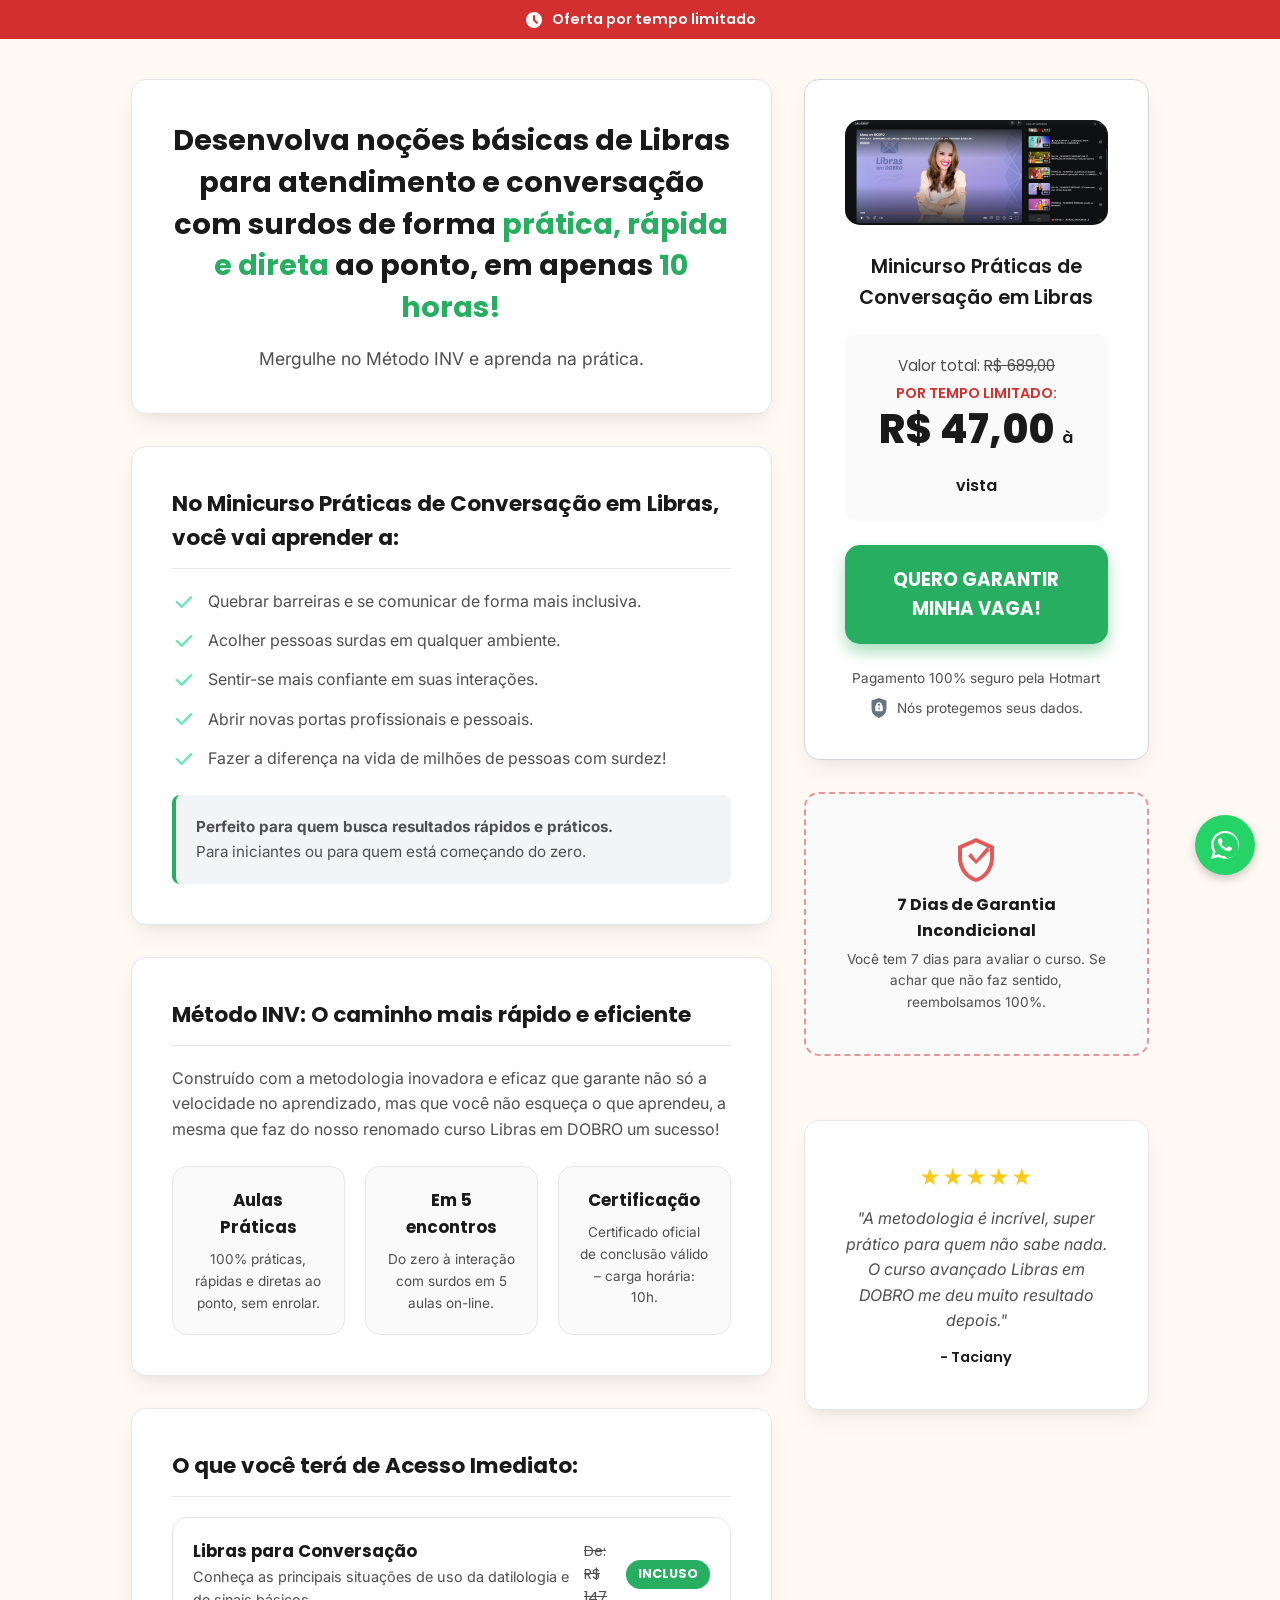
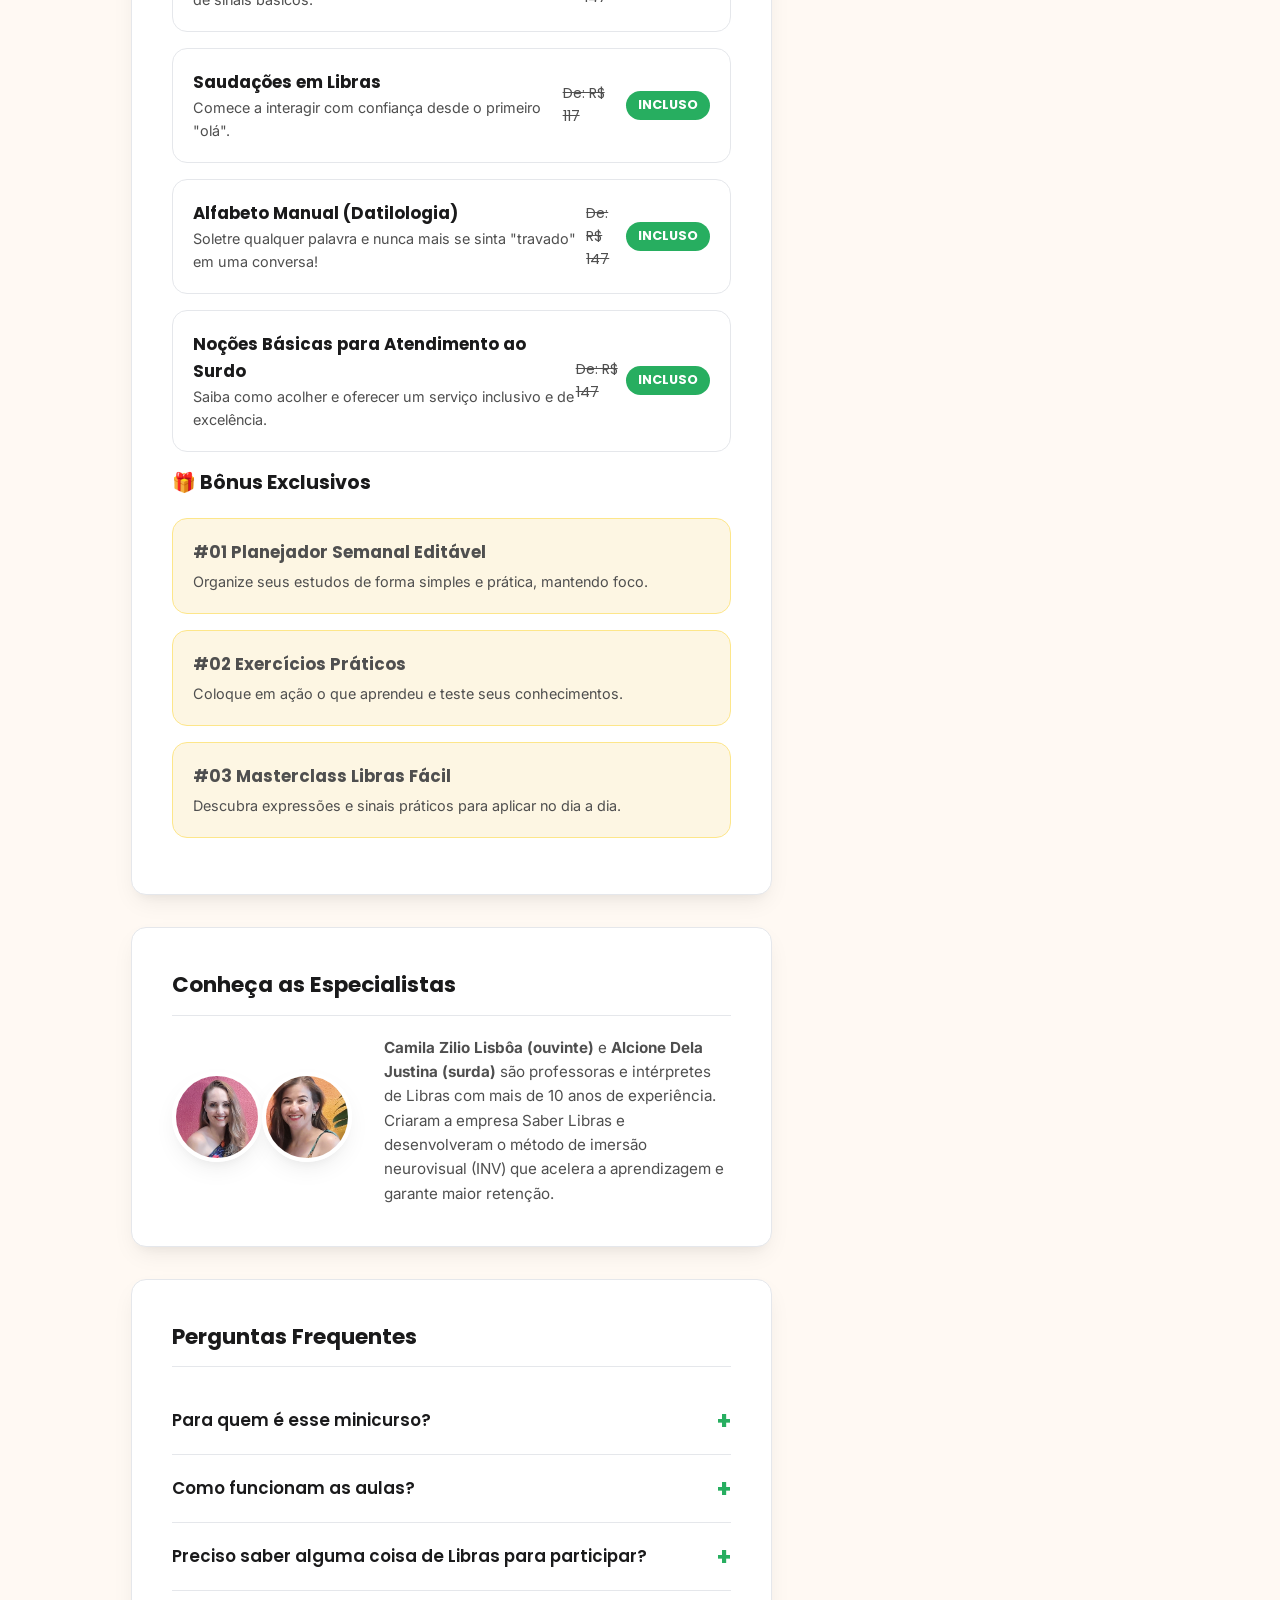
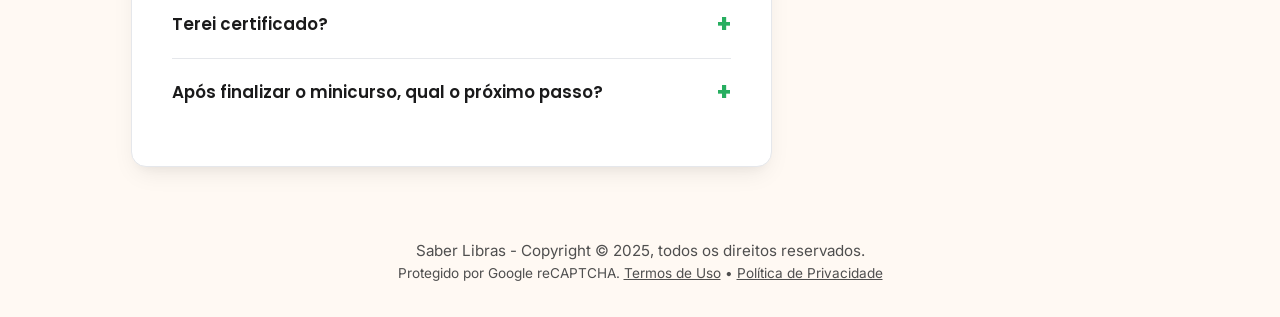
==== index.html @ 205b7471 "feat: redesign Landing Page Libras em Dobro com estilo Kiwify" ====
<!DOCTYPE html>
<html lang="pt-BR">
<head>
    <meta charset="UTF-8">
    <meta name="viewport" content="width=device-width, initial-scale=1.0">
    <title>Minicurso Práticas de Conversação em Libras – Libras em Dobro</title>
    <meta name="description" content="Desenvolva noções básicas de Libras para atendimento e conversação com surdos de forma prática, rápida e direta ao ponto, em apenas 10 horas!">
    
    <!-- Google Fonts: Poppins & Inter -->
    <link rel="preconnect" href="https://fonts.googleapis.com">
    <link rel="preconnect" href="https://fonts.gstatic.com" crossorigin>
    <link href="https://fonts.googleapis.com/css2?family=Inter:wght@400&family=Poppins:wght@400;600;700;800&display=swap" rel="stylesheet">
    
    <link rel="stylesheet" href="style.css">
</head>
<body>

    <!-- Top Urgency Bar (Kiwify Style) -->
    <div class="top-bar">
        <div class="top-bar-content">
            <svg class="icon" xmlns="http://www.w3.org/2000/svg" viewBox="0 0 20 20" fill="currentColor">
                <path fill-rule="evenodd" d="M10 18a8 8 0 100-16 8 8 0 000 16zm1-12a1 1 0 10-2 0v4a1 1 0 00.293.707l2.828 2.829a1 1 0 101.415-1.415L11 9.586V6z" clip-rule="evenodd"/>
            </svg>
            Oferta por tempo limitado
        </div>
    </div>

    <!-- Main Container Layout -->
    <div class="layout-container">
        
        <!-- Left Column: Content Presentation -->
        <main class="content-col">
            
            <!-- Hero Card -->
            <div class="card hero-card">
                <h1 class="hero-title">
                    Desenvolva noções básicas de Libras para atendimento e conversação com surdos de forma <span class="highlight-green">prática, rápida e direta</span> ao ponto, em apenas <span class="highlight-green">10 horas!</span>
                </h1>
                <p class="hero-subtitle">Mergulhe no Método INV e aprenda na prática.</p>
                <div class="mobile-cta-box hide-on-desktop">
                    <a href="#oferta" class="cta-button primary-btn">Quero aprender Libras mais rápido!</a>
                </div>
            </div>

            <!-- Benefits Card -->
            <div class="card benefits-card">
                <h2>No Minicurso Práticas de Conversação em Libras, você vai aprender a:</h2>
                <ul class="check-list">
                    <li><svg class="check-icon" viewBox="0 0 20 20" fill="currentColor"><path fill-rule="evenodd" d="M16.707 5.293a1 1 0 010 1.414l-8 8a1 1 0 01-1.414 0l-4-4a1 1 0 011.414-1.414L8 12.586l7.293-7.293a1 1 0 011.414 0z" clip-rule="evenodd"/></svg> Quebrar barreiras e se comunicar de forma mais inclusiva.</li>
                    <li><svg class="check-icon" viewBox="0 0 20 20" fill="currentColor"><path fill-rule="evenodd" d="M16.707 5.293a1 1 0 010 1.414l-8 8a1 1 0 01-1.414 0l-4-4a1 1 0 011.414-1.414L8 12.586l7.293-7.293a1 1 0 011.414 0z" clip-rule="evenodd"/></svg> Acolher pessoas surdas em qualquer ambiente.</li>
                    <li><svg class="check-icon" viewBox="0 0 20 20" fill="currentColor"><path fill-rule="evenodd" d="M16.707 5.293a1 1 0 010 1.414l-8 8a1 1 0 01-1.414 0l-4-4a1 1 0 011.414-1.414L8 12.586l7.293-7.293a1 1 0 011.414 0z" clip-rule="evenodd"/></svg> Sentir-se mais confiante em suas interações.</li>
                    <li><svg class="check-icon" viewBox="0 0 20 20" fill="currentColor"><path fill-rule="evenodd" d="M16.707 5.293a1 1 0 010 1.414l-8 8a1 1 0 01-1.414 0l-4-4a1 1 0 011.414-1.414L8 12.586l7.293-7.293a1 1 0 011.414 0z" clip-rule="evenodd"/></svg> Abrir novas portas profissionais e pessoais.</li>
                    <li><svg class="check-icon" viewBox="0 0 20 20" fill="currentColor"><path fill-rule="evenodd" d="M16.707 5.293a1 1 0 010 1.414l-8 8a1 1 0 01-1.414 0l-4-4a1 1 0 011.414-1.414L8 12.586l7.293-7.293a1 1 0 011.414 0z" clip-rule="evenodd"/></svg> Fazer a diferença na vida de milhões de pessoas com surdez!</li>
                </ul>
                <div class="alert-box">
                    <strong>Perfeito para quem busca resultados rápidos e práticos.</strong><br>
                    Para iniciantes ou para quem está começando do zero.
                </div>
            </div>

            <!-- Method Card -->
            <div class="card method-card">
                <h2>Método INV: O caminho mais rápido e eficiente</h2>
                <p>Construído com a metodologia inovadora e eficaz que garante não só a velocidade no aprendizado, mas que você não esqueça o que aprendeu, a mesma que faz do nosso renomado curso Libras em DOBRO um sucesso!</p>
                <div class="features-grid">
                    <div class="feature-item">
                        <span class="feature-title">Aulas Práticas</span>
                        <p>100% práticas, rápidas e diretas ao ponto, sem enrolar.</p>
                    </div>
                    <div class="feature-item">
                        <span class="feature-title">Em 5 encontros</span>
                        <p>Do zero à interação com surdos em 5 aulas on-line.</p>
                    </div>
                    <div class="feature-item">
                        <span class="feature-title">Certificação</span>
                        <p>Certificado oficial de conclusão válido – carga horária: 10h.</p>
                    </div>
                </div>
            </div>

            <!-- Includes (Modules & Bonuses) mimicking Order Bumps layout -->
            <div class="card includes-card">
                <h2>O que você terá de Acesso Imediato:</h2>
                
                <div class="module-item">
                    <div class="module-info">
                        <strong>Libras para Conversação</strong>
                        <span>Conheça as principais situações de uso da datilologia e de sinais básicos.</span>
                    </div>
                    <div class="module-price">
                        <span class="cross-price">De: R$ 147</span> <span class="free-badge">Incluso</span>
                    </div>
                </div>

                <div class="module-item">
                    <div class="module-info">
                        <strong>Saudações em Libras</strong>
                        <span>Comece a interagir com confiança desde o primeiro "olá".</span>
                    </div>
                    <div class="module-price">
                        <span class="cross-price">De: R$ 117</span> <span class="free-badge">Incluso</span>
                    </div>
                </div>

                <div class="module-item">
                    <div class="module-info">
                        <strong>Alfabeto Manual (Datilologia)</strong>
                        <span>Soletre qualquer palavra e nunca mais se sinta "travado" em uma conversa!</span>
                    </div>
                    <div class="module-price">
                        <span class="cross-price">De: R$ 147</span> <span class="free-badge">Incluso</span>
                    </div>
                </div>

                <div class="module-item">
                    <div class="module-info">
                        <strong>Noções Básicas para Atendimento ao Surdo</strong>
                        <span>Saiba como acolher e oferecer um serviço inclusivo e de excelência.</span>
                    </div>
                    <div class="module-price">
                        <span class="cross-price">De: R$ 147</span> <span class="free-badge">Incluso</span>
                    </div>
                </div>

                <!-- Bonuses Highlights -->
                <div class="bonuses-area mt-4">
                    <h3>🎁 Bônus Exclusivos</h3>
                    <div class="bonus-box">
                        <strong>#01 Planejador Semanal Editável</strong>
                        <p>Organize seus estudos de forma simples e prática, mantendo foco.</p>
                    </div>
                    <div class="bonus-box">
                        <strong>#02 Exercícios Práticos</strong>
                        <p>Coloque em ação o que aprendeu e teste seus conhecimentos.</p>
                    </div>
                    <div class="bonus-box">
                        <strong>#03 Masterclass Libras Fácil</strong>
                        <p>Descubra expressões e sinais práticos para aplicar no dia a dia.</p>
                    </div>
                </div>
            </div>

            <!-- Instructors Card -->
            <div class="card instructors-card">
                <h2>Conheça as Especialistas</h2>
                <div class="instructor-profile">
                    <div class="instructor-images">
                        <!-- Imagens com espaço reservado. Substitua o src pelos diretórios corretos -->
                        <div class="avatar"><img src="JustMila.jpg" alt="Camila Zilio Lisbôa"></div>
                        <div class="avatar"><img src="JustOny.jpg" alt="Alcione Dela Justina"></div>
                    </div>
                    <div class="instructor-bio">
                        <p><strong>Camila Zilio Lisbôa (ouvinte)</strong> e <strong>Alcione Dela Justina (surda)</strong> são professoras e intérpretes de Libras com mais de 10 anos de experiência.</p>
                        <p>Criaram a empresa Saber Libras e desenvolveram o método de imersão neurovisual (INV) que acelera a aprendizagem e garante maior retenção.</p>
                    </div>
                </div>
            </div>

            <!-- FAQ Section -->
            <div class="card faq-card">
                <h2>Perguntas Frequentes</h2>
                
                <details class="faq-item">
                    <summary>Para quem é esse minicurso?</summary>
                    <div class="faq-content">
                        É perfeito para iniciantes, profissionais que buscam inclusão (atendentes, comerciantes, educadores, etc.), pessoas curiosas e qualquer um que queira aprender as noções básicas de Libras de forma rápida e eficiente.
                    </div>
                </details>
                
                <details class="faq-item">
                    <summary>Como funcionam as aulas?</summary>
                    <div class="faq-content">
                        As aulas são 100% online e gravadas, para você assistir quando e onde quiser, no seu próprio ritmo, sem a pressão de horários fixos.
                    </div>
                </details>

                <details class="faq-item">
                    <summary>Preciso saber alguma coisa de Libras para participar?</summary>
                    <div class="faq-content">
                        Não. Este curso é feito exatamente para quem está começando do zero.
                    </div>
                </details>

                <details class="faq-item">
                    <summary>Terei certificado?</summary>
                    <div class="faq-content">
                        Sim! Você terá um certificado de 10h, válido em todo Brasil, assim que finalizar 100% das aulas.
                    </div>
                </details>

                <details class="faq-item">
                    <summary>Após finalizar o minicurso, qual o próximo passo?</summary>
                    <div class="faq-content">
                        Com certeza! Este minicurso é o seu primeiro passo. Ao final, você terá a oportunidade de conhecer as condições especiais para continuar sua jornada e se tornar um aluno do curso completo "Libras em DOBRO".
                    </div>
                </details>
            </div>

        </main>

        <!-- Right Column: Sticky Checkout / Offer Panel -->
        <aside class="sidebar-col">
            
            <div id="oferta" class="card sticky-card checkout-feel">
                <div class="product-header">
                    <!-- Produto Placeholder -->
                    <img src="Libras.jpg" alt="Minicurso" class="product-mockup">
                    <h3 class="product-title">Minicurso Práticas de Conversação em Libras</h3>
                </div>
                
                <!-- Value Stack (Price Anchor) -->
                <div class="pricing-stack">
                    <p class="old-price">Valor total: <s>R$ 689,00</s></p>
                    <p class="new-price-label">Por tempo limitado:</p>
                    <p class="final-price">R$ 47,00 <span>à vista</span></p>
                </div>

                <!-- CTA -->
                <a href="https://pay.hotmart.com/O101134059L?off=6d99lww6&bid=1766200009655" class="cta-button checkout-btn">
                    Quero garantir minha vaga!
                </a>

                <!-- Security & Payment Methods -->
                <div class="security-badges">
                    <p class="text-muted small">Pagamento 100% seguro pela Hotmart</p>
                    <div class="badge-icons">
                        <!-- Lock Icon -->
                        <svg viewBox="0 0 512 512" width="20"><path fill="#6b7280" d="M256,234.672c-11.76,0-21.333,9.573-21.333,21.333c0,7.792,4.409,14.329,10.667,18.053v13.947c0,5.896,4.771,10.667,10.667,10.667c5.896,0,10.667-4.771,10.667-10.667v-13.947c6.258-3.724,10.667-10.262,10.667-18.053 C277.336,244.245,267.763,234.672,256,234.672z"/><path fill="#6b7280" d="M256,149.339c-17.646,0-32,14.354-32,32v10.667h64v-10.667C288,163.693,273.648,149.339,256,149.339z"/><path fill="#6b7280" d="M440.888,64.609l-181.333-64c-2.292-0.813-4.812-0.813-7.104,0l-181.333,64c-4.26,1.51-7.115,5.542-7.115,10.063v128c0,165.646,24.563,226.188,187.198,308.188c1.51,0.76,3.156,1.146,4.802,1.146c1.646,0,3.292-0.385,4.802-1.146c162.635-82,187.198-142.542,187.198-308.188v-128C448,70.151,445.148,66.12,440.888,64.609z M352,320.005c0,11.76-9.573,21.333-21.333,21.333H181.336c-11.76,0-21.333-9.573-21.333-21.333V213.339c0-11.76,9.573-21.333,21.333-21.333v-10.667c0-41.167,33.5-74.667,74.667-74.667s74.667,33.5,74.667,74.667v10.667c11.76,0,21.333,9.573,21.333,21.333V320.005z"/></svg>
                        Nós protegemos seus dados.
                    </div>
                </div>
            </div>

            <!-- Guarantee Card -->
            <div class="card transparent-border-card text-center mb-6">
                <!-- Shield Icon -->
                <svg xmlns="http://www.w3.org/2000/svg" width="48" height="48" fill="#e55858" viewBox="0 0 24 24" class="mx-auto" style="margin: 0 auto 10px auto; display:block;"><path d="M12 2L3 6v6c0 5.55 3.84 10.74 9 12 5.16-1.26 9-6.45 9-12V6l-9-4zm0 2.18l7 3.12v4.7c0 4.67-3.13 8.89-7 10.02-3.87-1.13-7-5.35-7-10.02v-4.7l7-3.12zm0 8.82L9.5 9.5 8 11l4 4 7-7-1.5-1.5L12 13z"/></svg>
                <h4 style="margin:0 0 5px 0;">7 Dias de Garantia Incondicional</h4>
                <p class="text-muted small" style="margin:0;">Você tem 7 dias para avaliar o curso. Se achar que não faz sentido, reembolsamos 100%.</p>
            </div>

            <!-- Floating Testimonial Card (Reutilizando depoimento original) -->
            <div class="card testimonial-card">
                <div class="stars">
                    ★★★★★
                </div>
                <p class="review-text">"A metodologia é incrível, super prático para quem não sabe nada. O curso avançado Libras em DOBRO me deu muito resultado depois."</p>
                <p class="reviewer-name">- Taciany</p>
            </div>

        </aside>
    </div>

    <!-- Small Footer -->
    <footer class="footer">
        <p>Saber Libras - Copyright &copy; 2025, todos os direitos reservados.</p>
        <p class="small text-muted">Protegido por Google reCAPTCHA. <a href="#">Termos de Uso</a> &bull; <a href="#">Política de Privacidade</a></p>
    </footer>

    <!-- Floating Whatsapp -->
    <a href="https://wa.me/5566992101831" class="floating-whatsapp" target="_blank">
        <svg xmlns="http://www.w3.org/2000/svg" viewBox="0 0 448 512" fill="#fff"><path d="M380.9 97.1C339 55.1 283.2 32 223.9 32c-122.4 0-222 99.6-222 222 0 39.1 10.2 77.3 29.6 111L0 480l117.7-30.9c32.4 17.7 68.9 27 106.1 27h.1c122.3 0 224.1-99.6 224.1-222 0-59.3-25.2-115-67.1-157zM223.9 434.8c-32.9 0-65.1-8.8-93.5-25.5l-6.7-4-69.5 18.2 18.6-67.8-4.4-7C50.2 318.5 40 283.4 40 248.8c0-101.4 82.5-184 184-184 57.3 0 111 22.3 151.7 62.9 40.6 40.6 63 94.4 63 151.7 0 101.5-82.6 184-184 184zm101.2-138.2c-5.5-2.8-32.8-16.2-37.9-18-5.1-1.9-8.8-2.8-12.5 2.8-3.7 5.6-14.3 18-17.6 21.8-3.2 3.7-6.5 4.2-12 1.4-5.6-2.8-23.5-8.7-44.8-27.8-16.5-14.8-27.6-33.1-30.9-38.7-3.2-5.6-.3-8.6 2.5-11.4 2.5-2.5 5.5-6.5 8.3-9.7 2.8-3.3 3.7-5.6 5.5-9.3 1.9-3.7.9-7-0.5-9.8-1.4-2.8-12.5-30.1-17.1-41.2-4.5-10.8-9.1-9.3-12.5-9.5-3.2-.2-6.9-.2-10.6-.2-3.7 0-9.7 1.4-14.8 6.9-5.1 5.6-19.4 19-19.4 46.3s19.9 53.7 22.7 57.4c2.8 3.7 39.1 59.7 94.8 83.8 35.2 15.2 49 16.5 66.6 13.9 10.7-1.6 32.8-13.4 37.4-26.4 4.6-13 4.6-24.1 3.2-26.4-1.3-2.5-5-3.9-10.5-6.6z"/></svg>
    </a>
</body>
</html>
---- style.css ----
:root {
    /* Color Palette */
    --bg-color: #fff9f3;
    --card-bg: #ffffff;
    --text-main: #1A1A1B;
    --text-muted: #4F4F4F;
    --primary-color: #27AE60;
    --primary-hover: #219653;
    --accent-red: #D32F2F;
    --border-color: #e5e7eb;
    --star-color: #faca15;
    
    /* Design System */
    --border-radius: 15px;
    --soft-shadow: 0 10px 25px -5px rgba(0, 0, 0, 0.08), 0 8px 10px -6px rgba(0, 0, 0, 0.04);
}

* {
    box-sizing: border-box;
    margin: 0;
    padding: 0;
}

body {
    font-family: 'Inter', Arial, sans-serif;
    font-weight: 400;
    background-color: var(--bg-color);
    color: var(--text-muted);
    line-height: 1.6;
    -webkit-font-smoothing: antialiased;
}

h1, h2, h3, h4, h5, h6 {
    font-family: 'Poppins', Arial, sans-serif;
    color: var(--text-main);
}

a {
    text-decoration: none;
    color: inherit;
}

/* Utilities */
.text-muted { color: var(--text-muted); }
.small { font-size: 0.85rem; }
.mt-4 { margin-top: 1rem; }
.mb-6 { margin-bottom: 2rem; }
.text-center { text-align: center; }

/* Top Bar */
.top-bar {
    background-color: var(--accent-red);
    color: #fff;
    font-family: 'Poppins', sans-serif;
    font-size: 0.9rem;
    font-weight: 600;
    padding: 0.5rem 1rem;
    display: flex;
    justify-content: center;
    position: sticky;
    top: 0;
    z-index: 50;
}

.top-bar-content {
    display: flex;
    align-items: center;
    gap: 8px;
}

.icon {
    width: 20px;
    height: 20px;
}

/* Layout Container */
.layout-container {
    max-width: 1050px;
    margin: 2.5rem auto;
    padding: 0 1rem;
    display: flex;
    flex-direction: column;
    gap: 2rem;
}

@media (min-width: 860px) {
    .layout-container {
        flex-direction: row;
        align-items: flex-start;
    }
}

.content-col {
    flex: 1 1 65%;
    display: flex;
    flex-direction: column;
    gap: 2rem;
}

.sidebar-col {
    flex: 1 1 35%;
    display: flex;
    flex-direction: column;
    gap: 2rem;
}

/* Card Base */
.card {
    background-color: var(--card-bg);
    border: 1px solid var(--border-color);
    border-radius: var(--border-radius);
    padding: 2.5rem;
    box-shadow: var(--soft-shadow);
}

@media (max-width: 768px) {
    .card { padding: 1.5rem; }
}

.card h2 {
    font-weight: 700;
    font-size: 1.35rem;
    margin-bottom: 1.25rem;
    border-bottom: 1px solid var(--border-color);
    padding-bottom: 0.75rem;
}

/* Hero */
.hero-card {
    text-align: center;
}

.hero-title {
    font-weight: 700;
    font-size: 1.8rem;
    line-height: 1.45;
    margin-bottom: 1rem;
}

.highlight-green {
    color: var(--primary-color);
}

.hero-subtitle {
    font-family: 'Inter', sans-serif;
    font-size: 1.1rem;
    color: var(--text-muted);
}

.mobile-cta-box {
    margin-top: 1.5rem;
}

@media (min-width: 860px) {
    .hide-on-desktop {
        display: none;
    }
}

/* Check Lists */
.check-list {
    list-style: none;
    margin-bottom: 1.5rem;
}

.check-list li {
    display: flex;
    align-items: center;
    gap: 12px;
    margin-bottom: 0.85rem;
    font-size: 1rem;
    color: var(--text-muted);
}

.check-icon {
    width: 24px;
    height: 24px;
    color: #6EE7B7; /* verde claro */
    flex-shrink: 0;
}

/* Alerts */
.alert-box {
    background-color: #f3f4f6;
    border-left: 4px solid var(--primary-color);
    padding: 1.25rem;
    border-radius: 8px;
    font-size: 0.95rem;
}

/* Method features grid */
.features-grid {
    display: grid;
    grid-template-columns: 1fr;
    gap: 1.25rem;
    margin-top: 1.5rem;
}

@media(min-width: 600px) {
    .features-grid { grid-template-columns: 1fr 1fr 1fr; }
}

.feature-item {
    background-color: #fafafa;
    border: 1px solid var(--border-color);
    padding: 1.25rem;
    border-radius: var(--border-radius);
    text-align: center;
}

.feature-title {
    font-family: 'Poppins', sans-serif;
    display: block;
    font-weight: 700;
    font-size: 1.05rem;
    margin-bottom: 0.5rem;
    color: var(--text-main);
}

.feature-item p {
    font-family: 'Inter', sans-serif;
    font-size: 0.85rem;
    color: var(--text-muted);
}

/* Modules Mimicking Order Bumps */
.module-item {
    display: flex;
    flex-direction: column;
    background-color: #fff;
    border: 1px solid var(--border-color);
    border-radius: var(--border-radius);
    padding: 1.25rem;
    margin-bottom: 1rem;
    transition: box-shadow 0.2s;
}

.module-item:hover {
    box-shadow: var(--soft-shadow);
    border-color: #d1d5db;
}

@media(min-width: 600px) {
    .module-item {
        flex-direction: row;
        align-items: center;
        justify-content: space-between;
    }
}

.module-info {
    display: flex;
    flex-direction: column;
}

.module-info strong {
    font-family: 'Poppins', sans-serif;
    font-weight: 700;
    font-size: 1.05rem;
    color: var(--text-main);
}

.module-info span {
    font-family: 'Inter', sans-serif;
    font-size: 0.9rem;
    color: var(--text-muted);
}

.module-price {
    margin-top: 0.75rem;
    display: flex;
    align-items: center;
    gap: 0.5rem;
}

@media(min-width: 600px) {
    .module-price { margin-top: 0; }
}

.cross-price {
    text-decoration: line-through;
    color: var(--text-muted);
    font-family: 'Poppins', sans-serif;
    font-size: 0.9rem;
}

.free-badge {
    background-color: var(--primary-color);
    color: #fff;
    font-family: 'Poppins', sans-serif;
    font-size: 0.8rem;
    font-weight: 700;
    padding: 0.25rem 0.75rem;
    border-radius: 999px;
    text-transform: uppercase;
}

/* Bonuses */
.bonuses-area h3 {
    font-weight: 700;
    font-size: 1.2rem;
    margin-bottom: 1.25rem;
}

.bonus-box {
    background-color: #fdf6e3;
    border: 1px solid #fde68a;
    padding: 1.25rem;
    border-radius: var(--border-radius);
    margin-bottom: 1rem;
}

.bonus-box strong { 
    font-family: 'Poppins', sans-serif;
    font-weight: 700;
    display: block; 
    font-size: 1.05rem; 
    margin-bottom: 0.25rem;
}
.bonus-box p { font-size: 0.9rem; color: var(--text-muted); }

/* Instructors */
.instructor-profile {
    display: flex;
    flex-direction: column;
    align-items: center;
    gap: 2rem;
}

@media(min-width: 600px) {
    .instructor-profile {
        flex-direction: row;
        align-items: center;
    }
}

.instructor-images {
    display: flex;
    gap: -15px;
}

.avatar img {
    width: 90px;
    height: 90px;
    border-radius: 50%;
    object-fit: cover;
    border: 4px solid #fff;
    box-shadow: var(--soft-shadow);
}

.instructor-bio {
    font-size: 0.95rem;
}

/* FAQ */
.faq-item {
    border-bottom: 1px solid var(--border-color);
    padding: 1.25rem 0;
}

.faq-item:last-child {
    border-bottom: none;
}

.faq-item summary {
    font-family: 'Poppins', sans-serif;
    font-weight: 600;
    font-size: 1.05rem;
    color: var(--text-main);
    cursor: pointer;
    outline: none;
    list-style: none;
    position: relative;
    padding-right: 25px;
}

.faq-item summary::-webkit-details-marker {
    display: none;
}

.faq-item summary::after {
    content: '+';
    position: absolute;
    right: 0;
    top: 50%;
    transform: translateY(-50%);
    font-weight: bold;
    font-size: 1.5rem;
    color: var(--primary-color);
}

.faq-item[open] summary::after {
    content: '−';
}

.faq-content {
    margin-top: 1rem;
    font-size: 0.95rem;
    color: var(--text-muted);
}

/* SIDEBAR & OFFER STICKY */
.sidebar-col {
    position: relative;
}

@media (min-width: 860px) {
    .sticky-card {
        position: sticky;
        top: 60px;
    }
}

.checkout-feel {
    border: 1px solid #d1d5db;
}

.product-mockup {
    width: 100%;
    border-radius: var(--border-radius);
    object-fit: cover;
    margin-bottom: 1.25rem;
}

.product-title {
    font-family: 'Poppins', sans-serif;
    font-weight: 600;
    font-size: 1.2rem;
    text-align: center;
    margin-bottom: 1.25rem;
}

.pricing-stack {
    text-align: center;
    background-color: #fafafa;
    padding: 1.25rem;
    border-radius: 12px;
    margin-bottom: 1.5rem;
}

.old-price {
    font-family: 'Poppins', sans-serif;
    font-size: 0.95rem;
    font-weight: 400;
    color: var(--text-muted);
    margin-bottom: 0.25rem;
}

.new-price-label {
    font-family: 'Poppins', sans-serif;
    font-weight: 600;
    font-size: 0.9rem;
    color: var(--accent-red);
    text-transform: uppercase;
}

.final-price {
    font-family: 'Poppins', sans-serif;
    font-weight: 800;
    font-size: 2.5rem;
    color: var(--text-main);
    line-height: 1.2;
}

.final-price span {
    font-weight: 600;
    font-size: 1rem;
}

.cta-button {
    font-family: 'Poppins', sans-serif;
    display: block;
    width: 100%;
    background-color: var(--primary-color);
    color: #fff;
    text-align: center;
    font-size: 1.15rem;
    font-weight: 700;
    padding: 1.25rem;
    border-radius: var(--border-radius);
    text-transform: uppercase;
    transition: background-color 0.2s, transform 0.1s;
    border: none;
    cursor: pointer;
    box-shadow: 0 8px 15px rgba(39, 174, 96, 0.4);
}

.cta-button:hover {
    background-color: var(--primary-hover);
}

.cta-button:active {
    transform: scale(0.98);
}

.security-badges {
    margin-top: 1.5rem;
    text-align: center;
}

.badge-icons {
    display: flex;
    align-items: center;
    justify-content: center;
    gap: 8px;
    font-size: 0.85rem;
    color: var(--text-muted);
    margin-top: 0.5rem;
}

/* Transparent Cards */
.transparent-border-card {
    background-color: #fafafa;
    border: 2px dashed rgba(211, 47, 47, 0.5); /* #D32F2F */
    box-shadow: none;
    border-radius: var(--border-radius);
}

/* Testimonial Card */
.testimonial-card {
    text-align: center;
}

.stars {
    color: var(--star-color);
    font-size: 1.3rem;
    margin-bottom: 0.75rem;
    letter-spacing: 2px;
}

.review-text {
    font-family: 'Inter', sans-serif;
    font-weight: 400;
    font-size: 1rem;
    font-style: italic;
    color: var(--text-muted);
    margin-bottom: 0.75rem;
}

.reviewer-name {
    font-family: 'Poppins', sans-serif;
    font-size: 0.9rem;
    font-weight: 600;
    color: var(--text-main);
}

/* Footer */
.footer {
    text-align: center;
    padding: 2rem 1rem;
    color: var(--text-muted);
    font-size: 0.95rem;
    font-family: 'Inter', sans-serif;
}

.footer strong {
    font-family: 'Poppins', sans-serif;
    color: var(--text-main);
}

.footer a {
    text-decoration: underline;
}

/* Floating Whatsapp */
.floating-whatsapp {
    position: fixed;
    bottom: 25px;
    right: 25px;
    background-color: #25d366;
    width: 60px;
    height: 60px;
    border-radius: 50%;
    display: flex;
    justify-content: center;
    align-items: center;
    box-shadow: 0 4px 10px rgba(0,0,0,0.2);
    z-index: 1000;
    transition: transform 0.2s;
}

.floating-whatsapp:hover {
    transform: scale(1.1);
}

.floating-whatsapp svg {
    width: 32px;
    height: 32px;
}
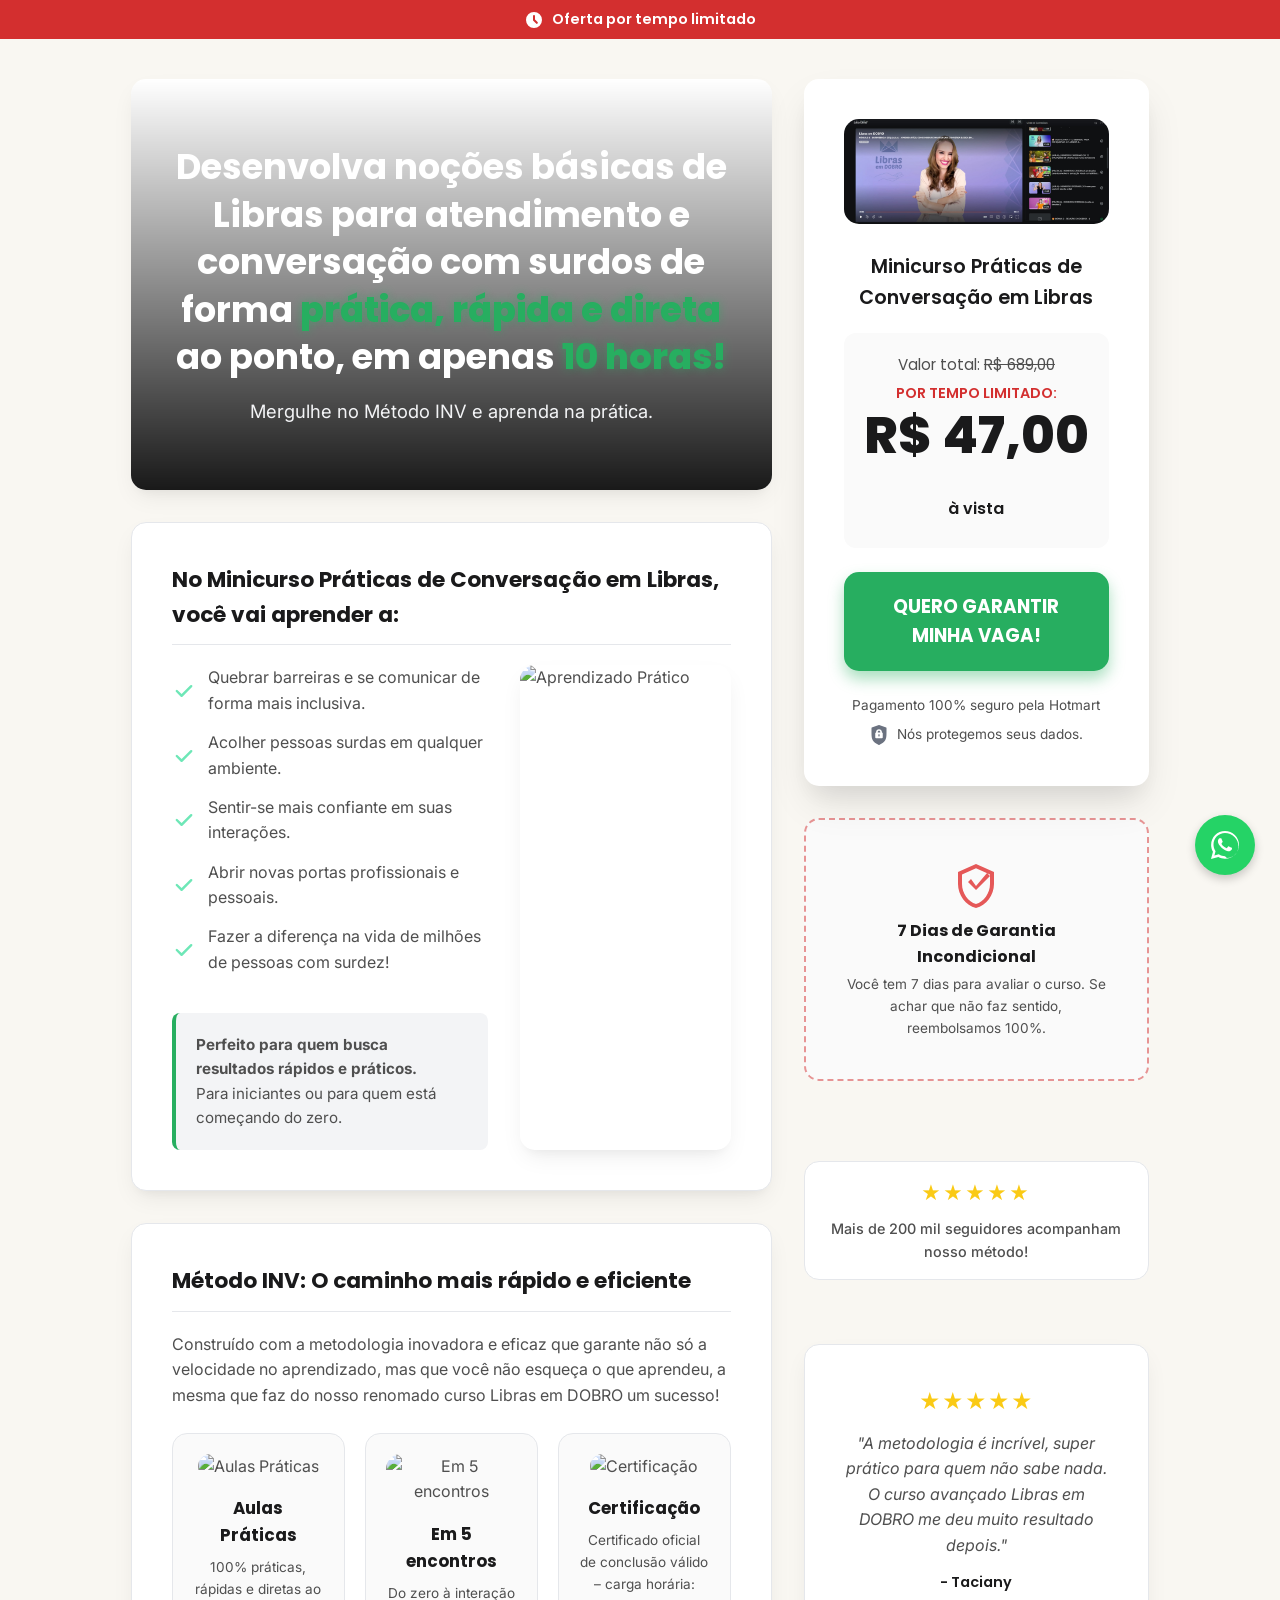
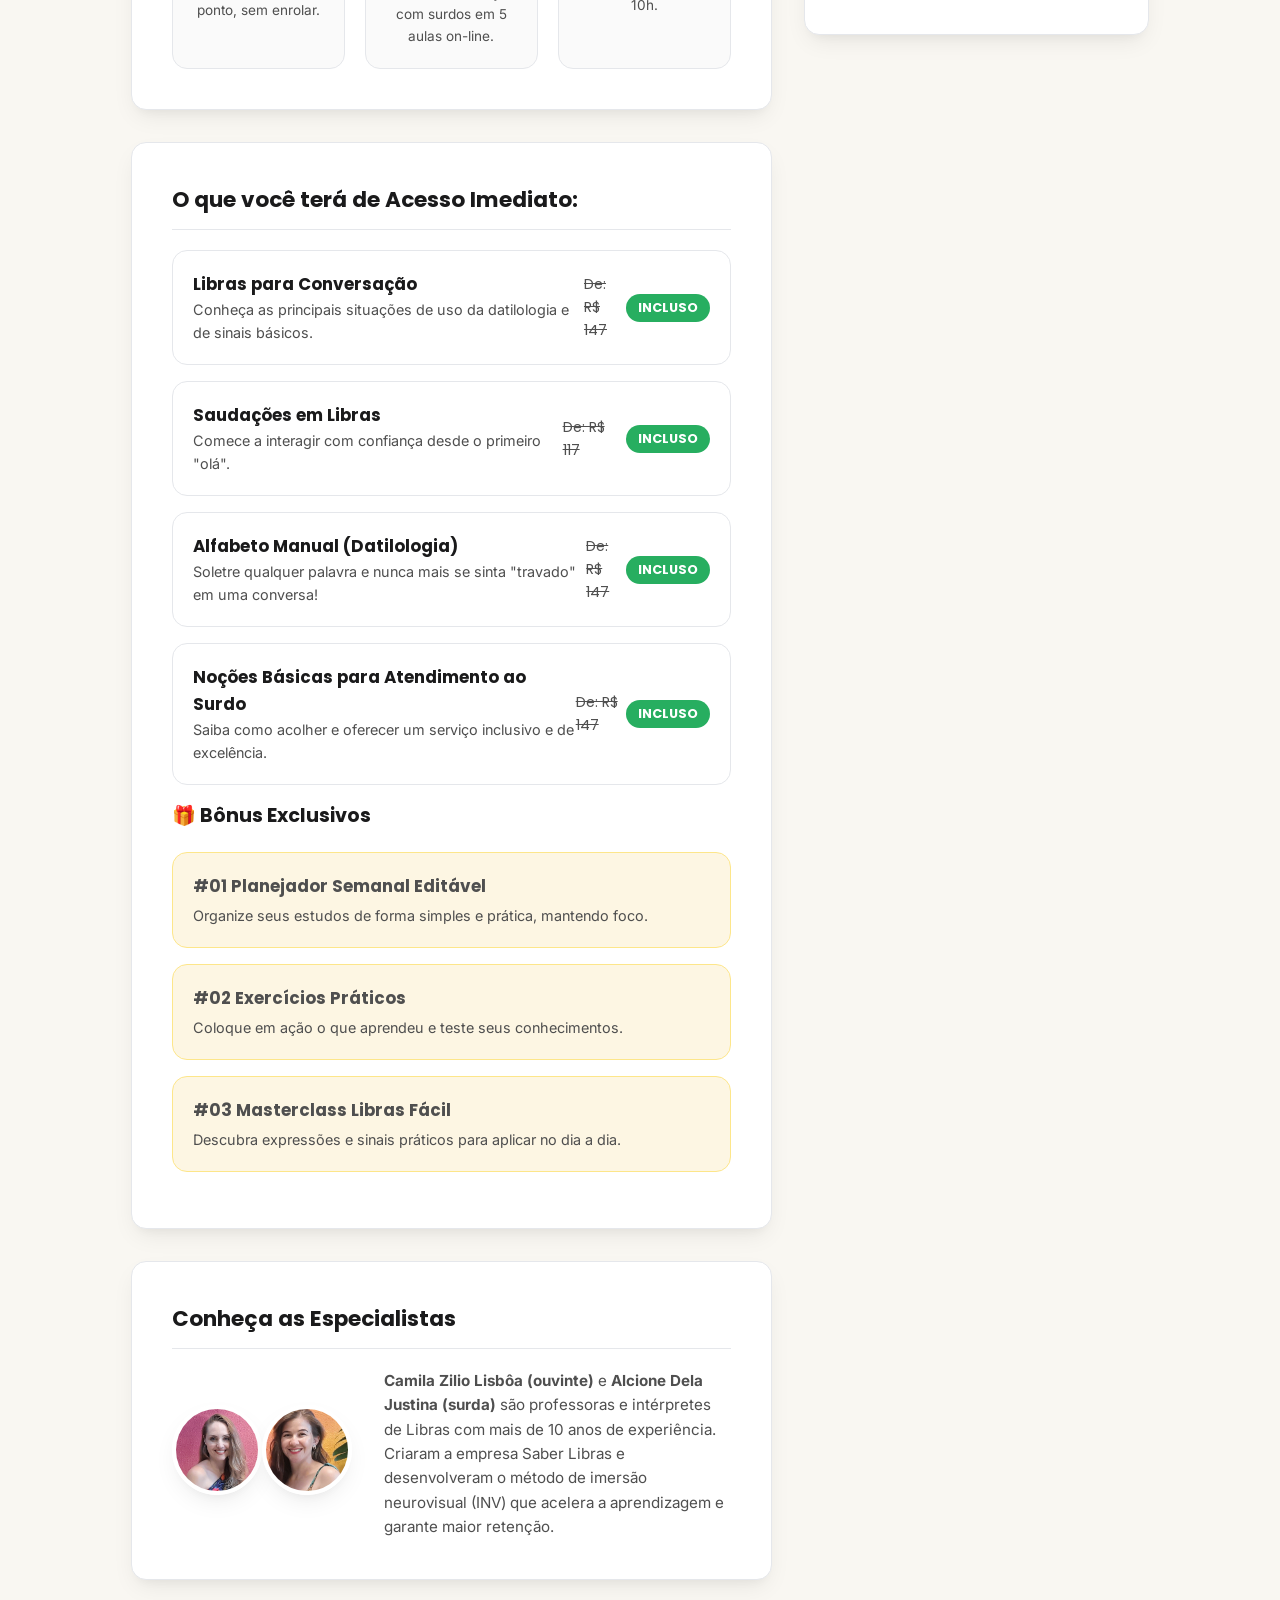
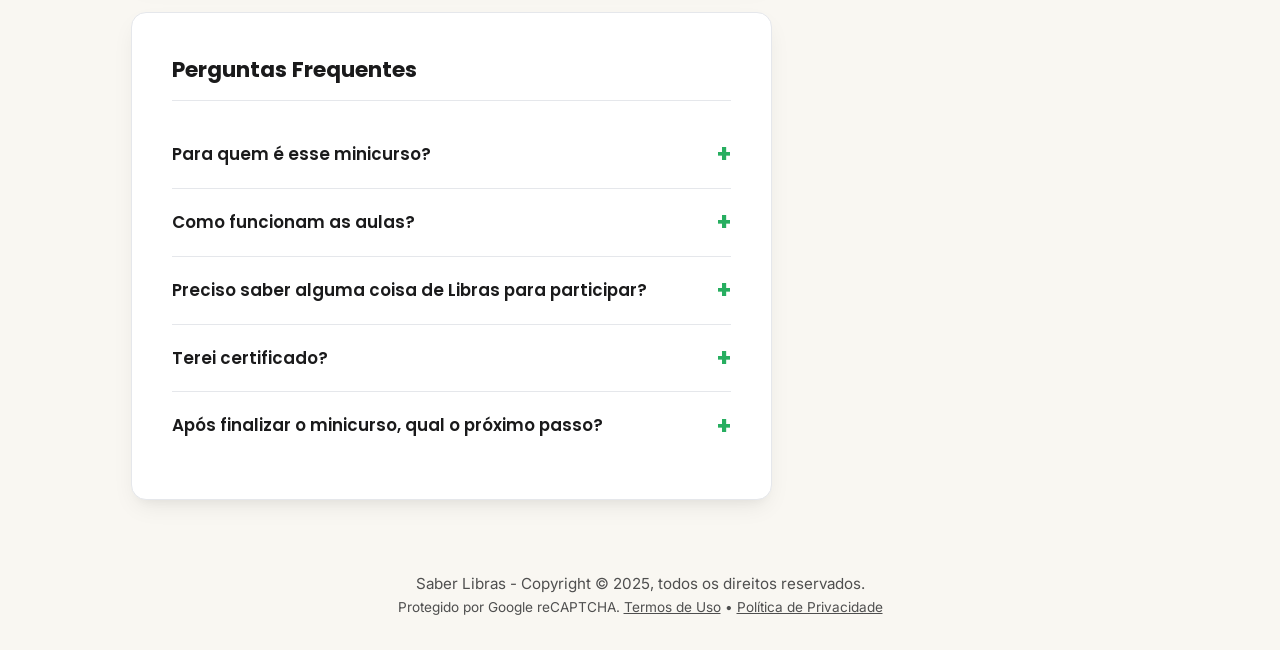
==== commit 77fa840d: "Update landing page layout, styling and insert new images" ====
--- a/index.html
+++ b/index.html
@@ -38,23 +38,30 @@
                 </h1>
                 <p class="hero-subtitle">Mergulhe no Método INV e aprenda na prática.</p>
                 <div class="mobile-cta-box hide-on-desktop">
-                    <a href="#oferta" class="cta-button primary-btn">Quero aprender Libras mais rápido!</a>
+                    <a href="#oferta" class="cta-button primary-btn">QUERO GARANTIR MINHA VAGA!</a>
                 </div>
             </div>
 
             <!-- Benefits Card -->
             <div class="card benefits-card">
                 <h2>No Minicurso Práticas de Conversação em Libras, você vai aprender a:</h2>
-                <ul class="check-list">
-                    <li><svg class="check-icon" viewBox="0 0 20 20" fill="currentColor"><path fill-rule="evenodd" d="M16.707 5.293a1 1 0 010 1.414l-8 8a1 1 0 01-1.414 0l-4-4a1 1 0 011.414-1.414L8 12.586l7.293-7.293a1 1 0 011.414 0z" clip-rule="evenodd"/></svg> Quebrar barreiras e se comunicar de forma mais inclusiva.</li>
-                    <li><svg class="check-icon" viewBox="0 0 20 20" fill="currentColor"><path fill-rule="evenodd" d="M16.707 5.293a1 1 0 010 1.414l-8 8a1 1 0 01-1.414 0l-4-4a1 1 0 011.414-1.414L8 12.586l7.293-7.293a1 1 0 011.414 0z" clip-rule="evenodd"/></svg> Acolher pessoas surdas em qualquer ambiente.</li>
-                    <li><svg class="check-icon" viewBox="0 0 20 20" fill="currentColor"><path fill-rule="evenodd" d="M16.707 5.293a1 1 0 010 1.414l-8 8a1 1 0 01-1.414 0l-4-4a1 1 0 011.414-1.414L8 12.586l7.293-7.293a1 1 0 011.414 0z" clip-rule="evenodd"/></svg> Sentir-se mais confiante em suas interações.</li>
-                    <li><svg class="check-icon" viewBox="0 0 20 20" fill="currentColor"><path fill-rule="evenodd" d="M16.707 5.293a1 1 0 010 1.414l-8 8a1 1 0 01-1.414 0l-4-4a1 1 0 011.414-1.414L8 12.586l7.293-7.293a1 1 0 011.414 0z" clip-rule="evenodd"/></svg> Abrir novas portas profissionais e pessoais.</li>
-                    <li><svg class="check-icon" viewBox="0 0 20 20" fill="currentColor"><path fill-rule="evenodd" d="M16.707 5.293a1 1 0 010 1.414l-8 8a1 1 0 01-1.414 0l-4-4a1 1 0 011.414-1.414L8 12.586l7.293-7.293a1 1 0 011.414 0z" clip-rule="evenodd"/></svg> Fazer a diferença na vida de milhões de pessoas com surdez!</li>
-                </ul>
-                <div class="alert-box">
-                    <strong>Perfeito para quem busca resultados rápidos e práticos.</strong><br>
-                    Para iniciantes ou para quem está começando do zero.
+                <div class="benefits-layout">
+                    <div class="benefits-col-left">
+                        <ul class="check-list">
+                            <li><svg class="check-icon" viewBox="0 0 20 20" fill="currentColor"><path fill-rule="evenodd" d="M16.707 5.293a1 1 0 010 1.414l-8 8a1 1 0 01-1.414 0l-4-4a1 1 0 011.414-1.414L8 12.586l7.293-7.293a1 1 0 011.414 0z" clip-rule="evenodd"/></svg> Quebrar barreiras e se comunicar de forma mais inclusiva.</li>
+                            <li><svg class="check-icon" viewBox="0 0 20 20" fill="currentColor"><path fill-rule="evenodd" d="M16.707 5.293a1 1 0 010 1.414l-8 8a1 1 0 01-1.414 0l-4-4a1 1 0 011.414-1.414L8 12.586l7.293-7.293a1 1 0 011.414 0z" clip-rule="evenodd"/></svg> Acolher pessoas surdas em qualquer ambiente.</li>
+                            <li><svg class="check-icon" viewBox="0 0 20 20" fill="currentColor"><path fill-rule="evenodd" d="M16.707 5.293a1 1 0 010 1.414l-8 8a1 1 0 01-1.414 0l-4-4a1 1 0 011.414-1.414L8 12.586l7.293-7.293a1 1 0 011.414 0z" clip-rule="evenodd"/></svg> Sentir-se mais confiante em suas interações.</li>
+                            <li><svg class="check-icon" viewBox="0 0 20 20" fill="currentColor"><path fill-rule="evenodd" d="M16.707 5.293a1 1 0 010 1.414l-8 8a1 1 0 01-1.414 0l-4-4a1 1 0 011.414-1.414L8 12.586l7.293-7.293a1 1 0 011.414 0z" clip-rule="evenodd"/></svg> Abrir novas portas profissionais e pessoais.</li>
+                            <li><svg class="check-icon" viewBox="0 0 20 20" fill="currentColor"><path fill-rule="evenodd" d="M16.707 5.293a1 1 0 010 1.414l-8 8a1 1 0 01-1.414 0l-4-4a1 1 0 011.414-1.414L8 12.586l7.293-7.293a1 1 0 011.414 0z" clip-rule="evenodd"/></svg> Fazer a diferença na vida de milhões de pessoas com surdez!</li>
+                        </ul>
+                        <div class="alert-box">
+                            <strong>Perfeito para quem busca resultados rápidos e práticos.</strong><br>
+                            Para iniciantes ou para quem está começando do zero.
+                        </div>
+                    </div>
+                    <div class="benefits-col-right">
+                        <img src="nova02.png" alt="Aprendizado Prático" class="benefits-img">
+                    </div>
                 </div>
             </div>
 
@@ -64,14 +71,17 @@
                 <p>Construído com a metodologia inovadora e eficaz que garante não só a velocidade no aprendizado, mas que você não esqueça o que aprendeu, a mesma que faz do nosso renomado curso Libras em DOBRO um sucesso!</p>
                 <div class="features-grid">
                     <div class="feature-item">
+                        <img src="Imagem03.png" alt="Aulas Práticas">
                         <span class="feature-title">Aulas Práticas</span>
                         <p>100% práticas, rápidas e diretas ao ponto, sem enrolar.</p>
                     </div>
                     <div class="feature-item">
+                        <img src="Imagem04.png" alt="Em 5 encontros">
                         <span class="feature-title">Em 5 encontros</span>
                         <p>Do zero à interação com surdos em 5 aulas on-line.</p>
                     </div>
                     <div class="feature-item">
+                        <img src="Imagem05.png" alt="Certificação">
                         <span class="feature-title">Certificação</span>
                         <p>Certificado oficial de conclusão válido – carga horária: 10h.</p>
                     </div>
@@ -217,7 +227,7 @@
 
                 <!-- CTA -->
                 <a href="https://pay.hotmart.com/O101134059L?off=6d99lww6&bid=1766200009655" class="cta-button checkout-btn">
-                    Quero garantir minha vaga!
+                    QUERO GARANTIR MINHA VAGA!
                 </a>
 
                 <!-- Security & Payment Methods -->
@@ -239,6 +249,12 @@
                 <p class="text-muted small" style="margin:0;">Você tem 7 dias para avaliar o curso. Se achar que não faz sentido, reembolsamos 100%.</p>
             </div>
 
+            <!-- Social Proof Avaliações -->
+            <div class="social-proof-box mb-6">
+                <div class="stars">★★★★★</div>
+                <p>Mais de 200 mil seguidores acompanham nosso método!</p>
+            </div>
+
             <!-- Floating Testimonial Card (Reutilizando depoimento original) -->
             <div class="card testimonial-card">
                 <div class="stars">
--- a/style.css
+++ b/style.css
@@ -1,6 +1,6 @@
 :root {
     /* Color Palette */
-    --bg-color: #fff9f3;
+    --bg-color: #F9F7F2;
     --card-bg: #ffffff;
     --text-main: #1A1A1B;
     --text-muted: #4F4F4F;
@@ -128,23 +128,51 @@
 /* Hero */
 .hero-card {
     text-align: center;
+    position: relative;
+    overflow: hidden;
+    padding: 4rem 2.5rem;
+    border: none;
+}
+
+.hero-card::before {
+    content: '';
+    position: absolute;
+    top: 0; left: 0; width: 100%; height: 100%;
+    background: url('Avatar2.png') center 25% / cover no-repeat;
+    z-index: 0;
+}
+
+.hero-card::after {
+    content: '';
+    position: absolute;
+    top: 0; left: 0; width: 100%; height: 100%;
+    background: linear-gradient(to top, rgba(0, 0, 0, 0.9) 0%, rgba(0, 0, 0, 0) 100%);
+    z-index: 1;
+}
+
+.hero-card > * {
+    position: relative;
+    z-index: 2;
 }
 
 .hero-title {
     font-weight: 700;
-    font-size: 1.8rem;
-    line-height: 1.45;
+    font-size: 2.2rem;
+    line-height: 1.35;
     margin-bottom: 1rem;
+    color: #ffffff;
 }
 
 .highlight-green {
     color: var(--primary-color);
+    font-weight: 800;
+    text-shadow: 0px 0px 10px rgba(39, 174, 96, 0.5);
 }
 
 .hero-subtitle {
     font-family: 'Inter', sans-serif;
-    font-size: 1.1rem;
-    color: var(--text-muted);
+    font-size: 1.15rem;
+    color: #f3f4f6;
 }
 
 .mobile-cta-box {
@@ -155,6 +183,38 @@
     .hide-on-desktop {
         display: none;
     }
+}
+
+/* Benefits Layout */
+.benefits-layout {
+    display: flex;
+    flex-direction: column;
+    gap: 2rem;
+}
+
+@media (min-width: 768px) {
+    .benefits-layout {
+        flex-direction: row;
+        align-items: stretch;
+    }
+    .benefits-col-left {
+        flex: 1 1 60%;
+        display: flex;
+        flex-direction: column;
+        justify-content: center;
+    }
+    .benefits-col-right {
+        flex: 1 1 40%;
+        display: flex;
+    }
+}
+
+.benefits-img {
+    width: 100%;
+    height: 100%;
+    object-fit: cover;
+    border-radius: var(--border-radius);
+    box-shadow: var(--soft-shadow);
 }
 
 /* Check Lists */
@@ -206,6 +266,14 @@
     padding: 1.25rem;
     border-radius: var(--border-radius);
     text-align: center;
+}
+
+.feature-item img {
+    width: 100%;
+    height: 180px;
+    object-fit: cover;
+    border-radius: var(--border-radius);
+    margin-bottom: 1rem;
 }
 
 .feature-title {
@@ -412,7 +480,8 @@
 }
 
 .checkout-feel {
-    border: 1px solid #d1d5db;
+    border: none;
+    box-shadow: 0 20px 40px -5px rgba(0,0,0,0.1), 0 15px 25px -5px rgba(0,0,0,0.06);
 }
 
 .product-mockup {
@@ -457,7 +526,7 @@
 .final-price {
     font-family: 'Poppins', sans-serif;
     font-weight: 800;
-    font-size: 2.5rem;
+    font-size: 3.2rem;
     color: var(--text-main);
     line-height: 1.2;
 }
@@ -506,6 +575,30 @@
     font-size: 0.85rem;
     color: var(--text-muted);
     margin-top: 0.5rem;
+}
+
+/* Social Proof */
+.social-proof-box {
+    text-align: center;
+    background-color: #fff;
+    border: 1px solid var(--border-color);
+    border-radius: var(--border-radius);
+    padding: 1rem;
+    margin-top: 1rem;
+}
+
+.social-proof-box .stars {
+    color: var(--star-color);
+    font-size: 1.2rem;
+    margin-bottom: 0.5rem;
+    letter-spacing: 2px;
+}
+
+.social-proof-box p {
+    font-family: 'Inter', sans-serif;
+    font-size: 0.9rem;
+    font-weight: 500;
+    color: var(--text-muted);
 }
 
 /* Transparent Cards */
